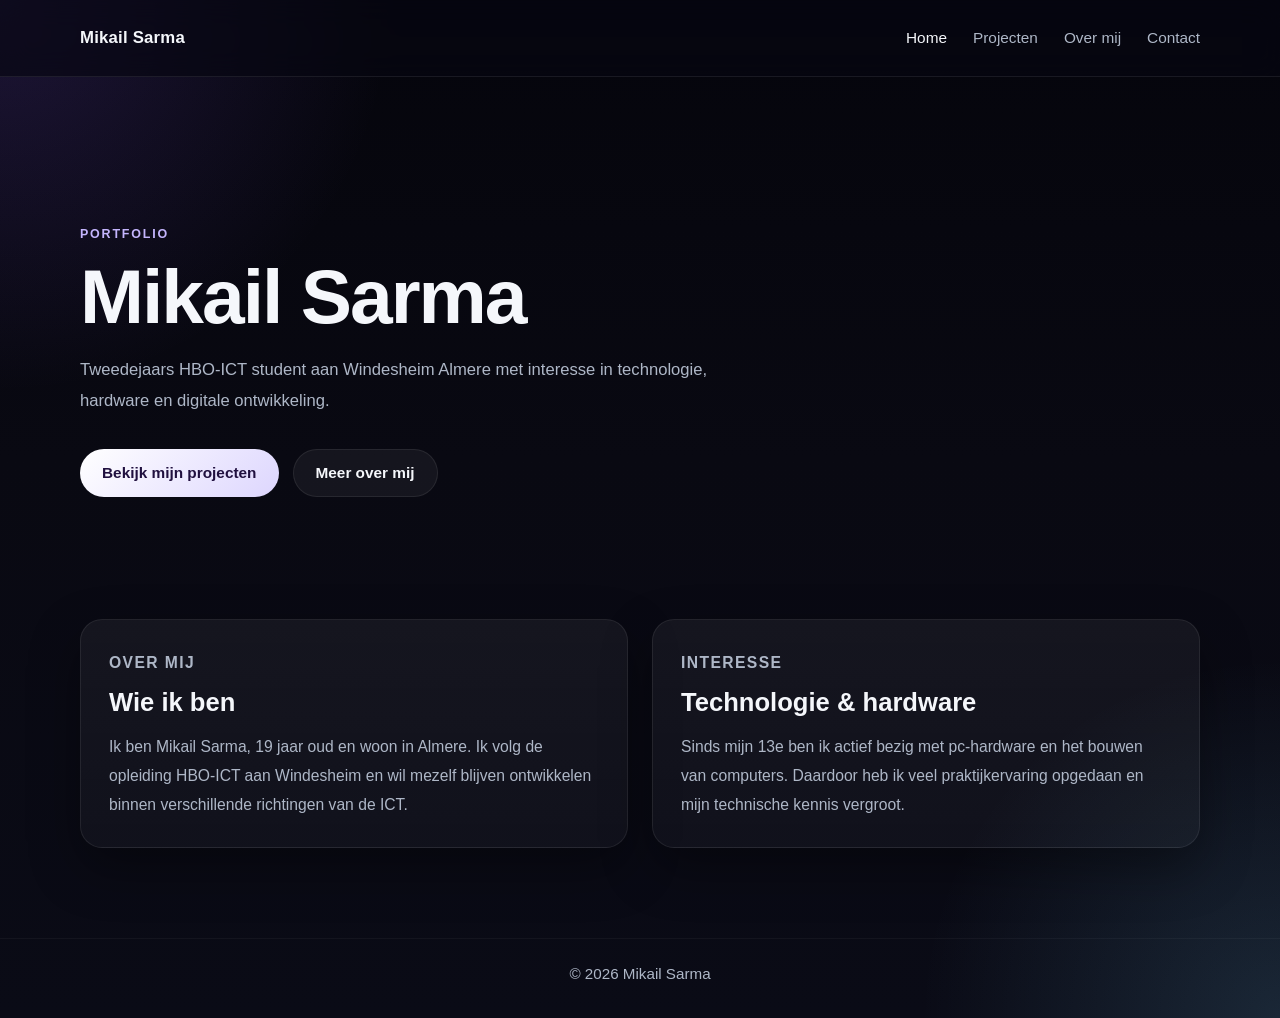
==== index.html @ 40bdeff8 "Publiceer bijgewerkt portfolio met ZorgKompas en projectvideos" ====
<!DOCTYPE html>
<html lang="nl">
<head>
  <meta charset="UTF-8">
  <meta name="viewport" content="width=device-width, initial-scale=1.0">
  <title>Mikail Sarma | Portfolio</title>
  <link rel="stylesheet" href="style.css">
</head>
<body>
  <header class="header">
    <nav class="navbar container">
      <a href="index.html" class="logo">Mikail Sarma</a>

      <ul class="nav-links" id="navLinks">
        <li><a href="index.html" class="active">Home</a></li>
        <li><a href="projecten.html">Projecten</a></li>
        <li><a href="over-mij.html">Over mij</a></li>
        <li><a href="contact.html">Contact</a></li>
      </ul>

      <button class="menu-toggle" id="menuToggle" aria-label="Menu" aria-controls="navLinks" aria-expanded="false">☰</button>
    </nav>
  </header>

  <main class="page-shell">
    <section class="container hero-center">
      <p class="section-kicker">Portfolio</p>
      <h1 class="hero-title">Mikail Sarma</h1>
      <p class="hero-subtext">
        Tweedejaars HBO-ICT student aan Windesheim Almere met interesse in
        technologie, hardware en digitale ontwikkeling.
      </p>

      <div class="hero-buttons">
        <a href="projecten.html" class="btn btn-primary">Bekijk mijn projecten</a>
        <a href="over-mij.html" class="btn btn-secondary">Meer over mij</a>
      </div>
    </section>

    <section class="content-section">
      <div class="container intro-grid">
        <article class="glass-card">
          <p class="card-label">Over mij</p>
          <h2>Wie ik ben</h2>
          <p>
            Ik ben Mikail Sarma, 19 jaar oud en woon in Almere.
            Ik volg de opleiding HBO-ICT aan Windesheim en wil mezelf
            blijven ontwikkelen binnen verschillende richtingen van de ICT.
          </p>
        </article>

        <article class="glass-card">
          <p class="card-label">Interesse</p>
          <h2>Technologie & hardware</h2>
          <p>
            Sinds mijn 13e ben ik actief bezig met pc-hardware en het bouwen van computers.
            Daardoor heb ik veel praktijkervaring opgedaan en mijn technische kennis vergroot.
          </p>
        </article>
      </div>
    </section>
  </main>

  <footer class="footer">
    <p>© 2026 Mikail Sarma</p>
  </footer>

  <script src="script.js"></script>
</body>
</html>
---- style.css ----
:root {
  --bg: #070711;
  --bg-2: #0b0d1a;
  --surface: rgba(255, 255, 255, 0.05);
  --surface-2: rgba(255, 255, 255, 0.03);
  --surface-hover: rgba(255, 255, 255, 0.07);
  --border: rgba(255, 255, 255, 0.08);
  --border-strong: rgba(196, 181, 253, 0.22);
  --text: #f5f7fb;
  --text-soft: #aeb7c7;
  --text-muted: #8b95a7;
  --purple: #8b5cf6;
  --purple-soft: #c4b5fd;
  --blue-soft: #7dd3fc;
  --shadow: 0 20px 50px rgba(0, 0, 0, 0.35);
  --radius: 22px;
  --radius-sm: 16px;
  --max-width: 1120px;
}

* {
  margin: 0;
  padding: 0;
  box-sizing: border-box;
}

html {
  scroll-behavior: smooth;
}

body {
  font-family: Arial, sans-serif;
  color: var(--text);
  background:
    radial-gradient(circle at top left, rgba(139, 92, 246, 0.18), transparent 24%),
    radial-gradient(circle at bottom right, rgba(125, 211, 252, 0.14), transparent 22%),
    linear-gradient(180deg, #05050c 0%, #090912 45%, #0a0b16 100%);
  min-height: 100vh;
}

a {
  color: inherit;
}

img {
  max-width: 100%;
  display: block;
}

.container {
  width: min(var(--max-width), 92%);
  margin: 0 auto;
}

/* Header */
.header {
  position: sticky;
  top: 0;
  z-index: 1000;
  backdrop-filter: blur(14px);
  background: rgba(7, 7, 17, 0.65);
  border-bottom: 1px solid var(--border);
}

.navbar {
  min-height: 76px;
  display: flex;
  align-items: center;
  justify-content: space-between;
  gap: 20px;
}

.logo {
  color: var(--text);
  text-decoration: none;
  font-weight: 700;
  font-size: 1.05rem;
  letter-spacing: 0.2px;
}

.nav-links {
  display: flex;
  align-items: center;
  gap: 26px;
  list-style: none;
}

.nav-links a {
  color: var(--text-soft);
  text-decoration: none;
  font-size: 0.96rem;
  font-weight: 500;
  transition: 0.2s ease;
}

.nav-links a:hover,
.nav-links a.active {
  color: var(--text);
}

.menu-toggle {
  display: none;
  background: transparent;
  color: var(--text);
  border: 1px solid var(--border);
  border-radius: 12px;
  padding: 10px 14px;
  cursor: pointer;
}

/* General page spacing */
.page-shell {
  padding-top: 40px;
}

.content-section {
  padding: 32px 0 90px;
}

.section-kicker {
  color: var(--purple-soft);
  text-transform: uppercase;
  letter-spacing: 1.8px;
  font-size: 0.78rem;
  font-weight: 700;
  margin-bottom: 16px;
}

/* Home hero */
.hero {
  position: relative;
  overflow: hidden;
}

.hero-center {
  position: relative;
  z-index: 2;
  text-align: left;
  padding: 110px 0 90px;
}

.hero-title {
  font-size: clamp(2.8rem, 6vw, 5.2rem);
  line-height: 1.02;
  letter-spacing: -2px;
  max-width: 760px;
  margin-bottom: 20px;
}

.hero-subtext {
  max-width: 660px;
  color: var(--text-soft);
  font-size: 1.04rem;
  line-height: 1.85;
}

.hero-buttons {
  display: flex;
  gap: 14px;
  flex-wrap: wrap;
  margin-top: 32px;
}

.btn {
  display: inline-flex;
  align-items: center;
  justify-content: center;
  text-decoration: none;
  padding: 14px 22px;
  border-radius: 999px;
  font-weight: 700;
  font-size: 0.96rem;
  transition: 0.22s ease;
}

.btn-primary {
  background: linear-gradient(135deg, #ffffff, #ddd6fe);
  color: #20103f;
}

.btn-primary:hover {
  transform: translateY(-2px);
}

.btn-secondary {
  color: var(--text);
  border: 1px solid var(--border);
  background: rgba(255, 255, 255, 0.05);
}

.btn-secondary:hover {
  background: rgba(255, 255, 255, 0.08);
}

.floating-orb {
  position: absolute;
  border-radius: 50%;
  filter: blur(80px);
  opacity: 0.45;
  pointer-events: none;
}

.orb-1 {
  width: 260px;
  height: 260px;
  background: var(--purple);
  left: 4%;
  top: 10%;
}

.orb-2 {
  width: 320px;
  height: 320px;
  background: var(--blue-soft);
  right: 6%;
  bottom: 6%;
}

/* Shared cards */
.intro-grid,
.cards-grid {
  display: grid;
  grid-template-columns: repeat(2, 1fr);
  gap: 24px;
}

.single-column {
  display: grid;
  gap: 24px;
}

.glass-card {
  background: linear-gradient(180deg, var(--surface), var(--surface-2));
  border: 1px solid var(--border);
  border-radius: var(--radius);
  padding: 28px;
  box-shadow: var(--shadow);
  transition: 0.22s ease;
}

.glass-card:hover {
  transform: translateY(-3px);
  background: linear-gradient(180deg, var(--surface-hover), rgba(255, 255, 255, 0.04));
  border-color: var(--border-strong);
}

.card-label {
  display: inline-block;
  color: var(--purple-soft);
  font-size: 0.78rem;
  text-transform: uppercase;
  letter-spacing: 1.4px;
  margin-bottom: 14px;
  font-weight: 700;
}

.glass-card h2 {
  font-size: clamp(1.4rem, 2vw, 1.9rem);
  line-height: 1.2;
  margin-bottom: 14px;
  color: var(--text);
}

.glass-card p {
  color: var(--text-soft);
  line-height: 1.85;
  font-size: 0.98rem;
  margin-bottom: 10px;
}

.glass-card p:last-child {
  margin-bottom: 0;
}

/* Project page */
.project-showcase {
  margin-bottom: 28px;
}

.featured-project {
  display: grid;
  grid-template-columns: minmax(0, 0.95fr) minmax(320px, 1.05fr);
  gap: 28px;
  align-items: center;
  background:
    linear-gradient(135deg, rgba(139, 92, 246, 0.18), rgba(125, 211, 252, 0.08)),
    linear-gradient(180deg, var(--surface), var(--surface-2));
  border: 1px solid var(--border-strong);
  border-radius: var(--radius);
  padding: 28px;
  box-shadow: var(--shadow);
}

.featured-project h2 {
  font-size: clamp(1.8rem, 3vw, 3rem);
  line-height: 1.08;
  margin-bottom: 16px;
}

.featured-project p {
  color: var(--text-soft);
  line-height: 1.85;
  font-size: 1rem;
  margin-bottom: 14px;
}

.project-highlights {
  display: flex;
  gap: 10px;
  flex-wrap: wrap;
  margin: 22px 0;
}

.project-highlights span {
  color: var(--text);
  border: 1px solid rgba(196, 181, 253, 0.22);
  background: rgba(255, 255, 255, 0.06);
  border-radius: 999px;
  padding: 9px 13px;
  font-size: 0.86rem;
  font-weight: 700;
}

.project-video-panel {
  border: 1px solid rgba(255, 255, 255, 0.08);
  border-radius: var(--radius-sm);
  overflow: hidden;
  background: #05050c;
}

.project-video {
  display: block;
  width: 100%;
  aspect-ratio: 16 / 9;
  object-fit: contain;
  background: #05050c;
}

.project-cards {
  margin-top: 0;
}

.project-list-heading {
  margin: 46px auto 20px;
}

.project-list-heading h2 {
  font-size: clamp(1.8rem, 3vw, 2.7rem);
  line-height: 1.1;
}

.project-info-grid {
  display: grid;
  grid-template-columns: repeat(2, minmax(0, 1fr));
  gap: 14px;
  margin-top: 24px;
}

.project-info-grid div {
  border: 1px solid rgba(196, 181, 253, 0.16);
  background: rgba(255, 255, 255, 0.045);
  border-radius: var(--radius-sm);
  padding: 18px;
}

.project-info-grid h3 {
  color: var(--text);
  font-size: 1rem;
  margin-bottom: 8px;
}

.project-info-grid p {
  font-size: 0.92rem;
  line-height: 1.65;
  margin-bottom: 0;
}

/* Smaller page hero */
.page-hero {
  padding-top: 10px;
}

.small-center {
  text-align: left;
  padding: 72px 0 28px;
}

.page-title {
  font-size: clamp(2.2rem, 4vw, 4rem);
  line-height: 1.04;
  letter-spacing: -1.3px;
  max-width: 760px;
  margin-bottom: 16px;
}

/* Contact page */
.contact-hero {
  padding: 72px 0 42px;
}

.contact-hero h1 {
  font-size: clamp(2.3rem, 4vw, 4.1rem);
  line-height: 1.04;
  letter-spacing: -1.4px;
  max-width: 700px;
  margin-bottom: 18px;
}

.contact-lead {
  color: var(--text-soft);
  font-size: 1.04rem;
  line-height: 1.8;
  max-width: 620px;
}

.contact-section {
  padding: 24px 0 90px;
}

.contact-layout-clean {
  display: grid;
  grid-template-columns: 0.95fr 1.2fr;
  gap: 56px;
  align-items: start;
}

.contact-left {
  padding-top: 12px;
}

.contact-left h2 {
  font-size: clamp(1.8rem, 3vw, 2.8rem);
  line-height: 1.12;
  letter-spacing: -0.8px;
  margin-bottom: 18px;
  max-width: 420px;
}

.contact-text {
  color: var(--text-soft);
  font-size: 1rem;
  line-height: 1.85;
  max-width: 420px;
}

.contact-right {
  display: grid;
  grid-template-columns: repeat(2, 1fr);
  gap: 18px;
}

.contact-item {
  background: linear-gradient(180deg, var(--surface), var(--surface-2));
  border: 1px solid var(--border);
  border-radius: var(--radius);
  padding: 24px 24px 22px;
  box-shadow: var(--shadow);
  transition: transform 0.2s ease, background 0.2s ease, border-color 0.2s ease;
}

.contact-item:hover {
  transform: translateY(-3px);
  background: linear-gradient(180deg, var(--surface-hover), rgba(255, 255, 255, 0.04));
  border-color: var(--border-strong);
}

.contact-item-label {
  display: inline-block;
  color: var(--text-muted);
  font-size: 0.76rem;
  font-weight: 700;
  text-transform: uppercase;
  letter-spacing: 1.4px;
  margin-bottom: 16px;
}

.contact-item h3 {
  font-size: clamp(1.2rem, 1.6vw, 1.65rem);
  line-height: 1.3;
  font-weight: 700;
  color: var(--text);
}

.contact-item a {
  color: var(--text);
  text-decoration: none;
}

.contact-item a:hover {
  color: var(--purple-soft);
}

/* Footer */
.footer {
  border-top: 1px solid rgba(255, 255, 255, 0.04);
  text-align: center;
  color: var(--text-soft);
  padding: 26px 20px 36px;
  font-size: 0.95rem;
}

/* Responsive */
@media (max-width: 900px) {
  .intro-grid,
  .cards-grid,
  .contact-right,
  .contact-layout-clean {
    grid-template-columns: 1fr;
  }

  .featured-project {
    grid-template-columns: 1fr;
  }

  .project-info-grid {
    grid-template-columns: 1fr;
  }

  .contact-layout-clean {
    gap: 36px;
  }
}

@media (max-width: 768px) {
  .menu-toggle {
    display: block;
  }

  .nav-links {
    position: absolute;
    top: 76px;
    right: 4%;
    width: 220px;
    padding: 18px;
    border-radius: 18px;
    flex-direction: column;
    align-items: flex-start;
    background: rgba(10, 10, 20, 0.96);
    border: 1px solid var(--border);
    display: none;
  }

  .nav-links.show {
    display: flex;
  }

  .hero-center,
  .small-center,
  .contact-hero {
    padding-top: 52px;
  }

  .hero-title {
    font-size: 2.7rem;
    letter-spacing: -1.2px;
  }

  .page-title,
  .contact-hero h1 {
    font-size: 2.3rem;
    letter-spacing: -1px;
  }

  .hero-subtext,
  .contact-lead,
  .contact-text,
  .glass-card p {
    font-size: 0.97rem;
  }
}
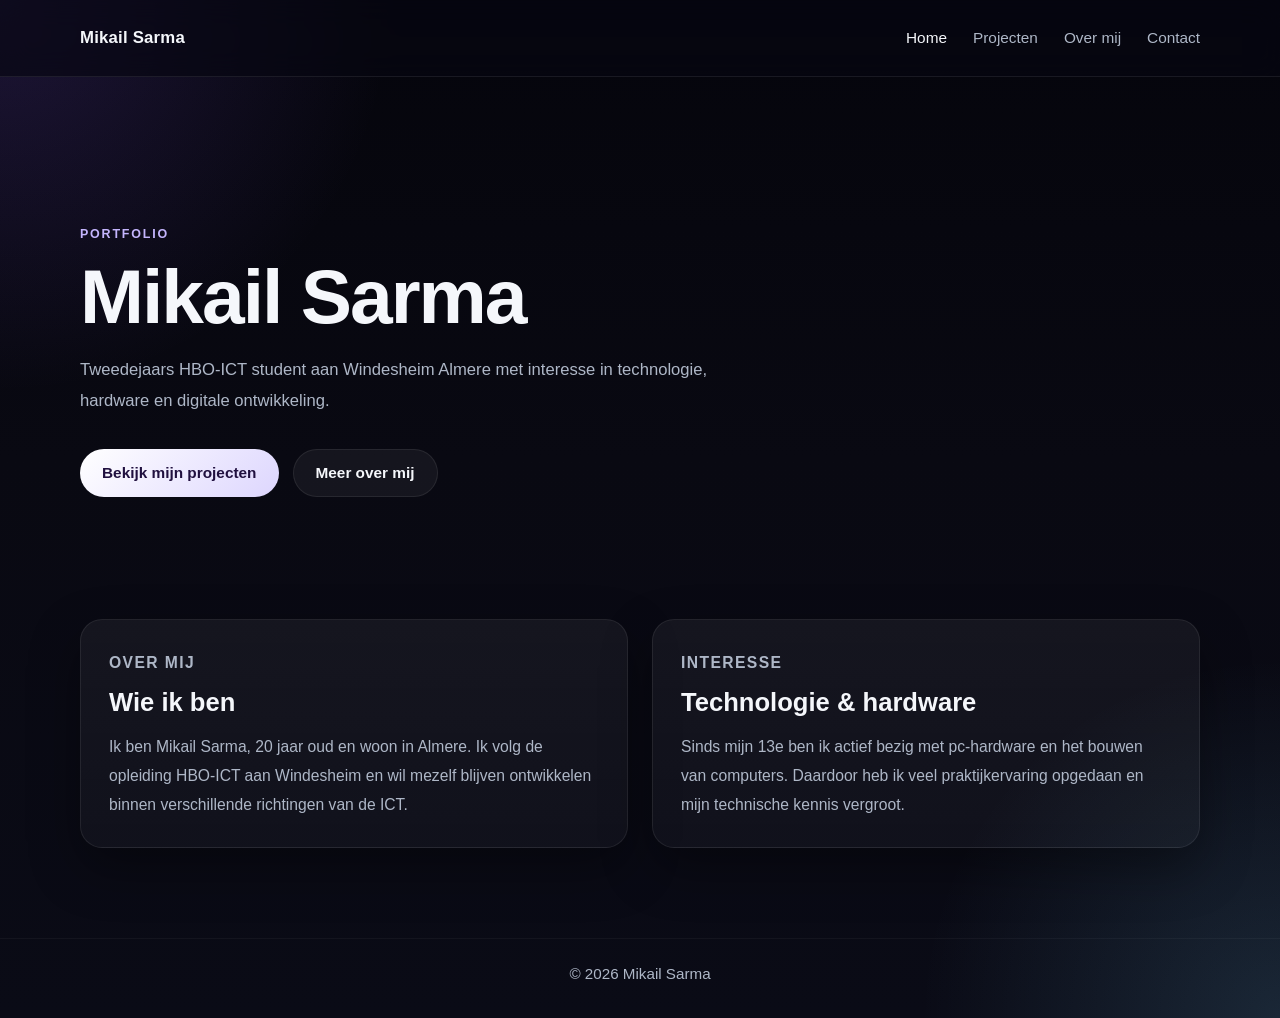
==== commit e37943dd: "Werk leeftijd bij naar twintig jaar" ====
--- a/index.html
+++ b/index.html
@@ -43,7 +43,7 @@
           <p class="card-label">Over mij</p>
           <h2>Wie ik ben</h2>
           <p>
-            Ik ben Mikail Sarma, 19 jaar oud en woon in Almere.
+            Ik ben Mikail Sarma, 20 jaar oud en woon in Almere.
             Ik volg de opleiding HBO-ICT aan Windesheim en wil mezelf
             blijven ontwikkelen binnen verschillende richtingen van de ICT.
           </p>
